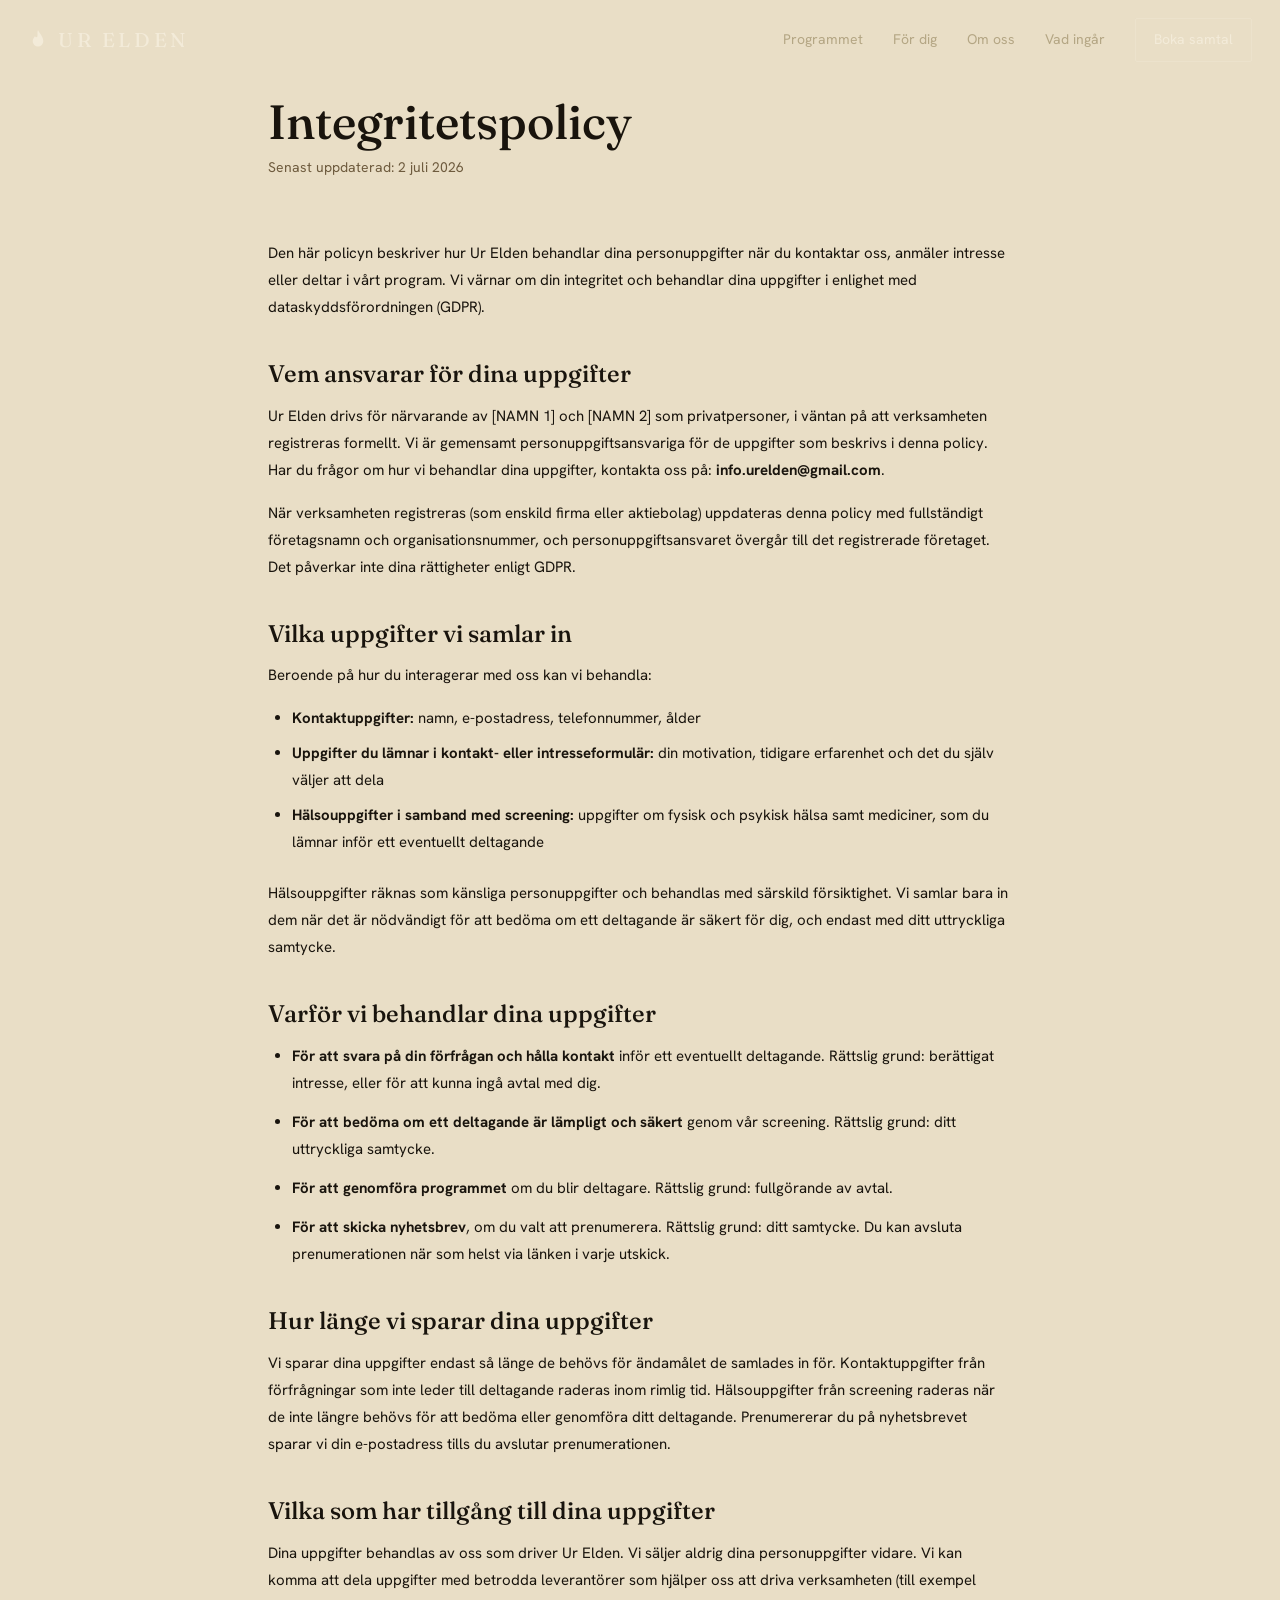
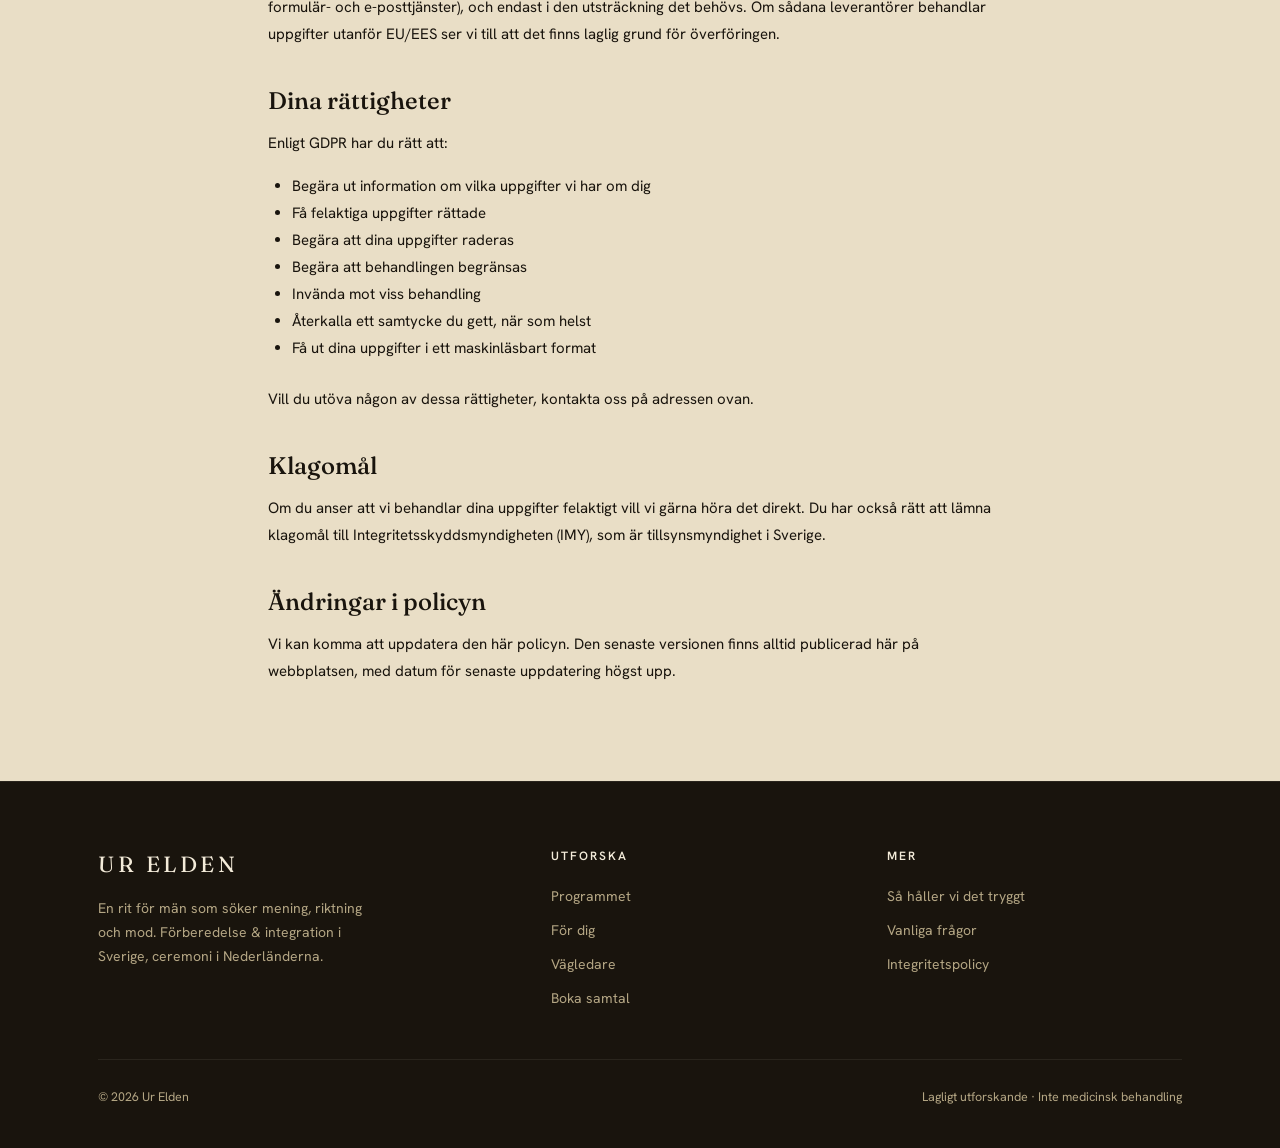
==== integritetspolicy.html @ e86f8037 "Add: Separate privacy policy page (integritetspolicy.html) and update footer links" ====
<!DOCTYPE html>
<html lang="sv">
<head>
  <meta charset="UTF-8">
  <meta name="viewport" content="width=device-width, initial-scale=1">
  <title>Integritetspolicy — Ur Elden</title>
  <meta name="description" content="Integritetspolicy för Ur Elden. Hur vi behandlar dina personuppgifter enligt GDPR.">
  <link rel="icon" type="image/svg+xml" href="assets/favicon.svg">
  <link rel="preconnect" href="https://fonts.googleapis.com">
  <link rel="preconnect" href="https://fonts.gstatic.com" crossorigin>
  <link href="https://fonts.googleapis.com/css2?family=Fraunces:opsz,wght@9..144,400;9..144,500;9..144,600&family=Hanken+Grotesk:wght@400;500;600&display=swap" rel="stylesheet">
  <link rel="stylesheet" href="css/style.css">
</head>
<body>

<!-- arch glyph reused as brand mark -->
<svg width="0" height="0" style="position:absolute" aria-hidden="true">
  <symbol id="arch" viewBox="0 0 34 40">
    <path d="M17 3c3 7 9 11 9 19a9 9 0 0 1-18 0c0-4 2-6 4-9 1 3 3 3 4 1 1-4-1-7 1-11Z" fill="currentColor"/>
  </symbol>
</svg>

<nav class="nav" id="nav">
  <a class="brand" href="index.html"><svg><use href="#arch"/></svg>UR ELDEN</a>
  <div class="nav-links">
    <a href="index.html#resan">Programmet</a>
    <a href="index.html#foryou">För dig</a>
    <a href="index.html#vagledare">Om oss</a>
    <a href="index.html#om">Vad ingår</a>
    <a class="nav-cta" href="index.html#boka">Boka samtal</a>
  </div>
  <button class="menu-btn" aria-label="Meny">≡</button>
</nav>

<section class="band band--sand" style="padding-top:96px;padding-bottom:96px">
  <div class="wrap" style="max-width:800px">
    <div style="margin-bottom:60px">
      <h1 style="font-family:var(--display);font-size:clamp(32px,4vw,48px);color:var(--ink);margin-bottom:8px">Integritetspolicy</h1>
      <p style="font-size:14px;color:var(--stone)">Senast uppdaterad: 2 juli 2026</p>
    </div>

    <div style="font-size:15px;line-height:1.8;color:var(--ink)">

      <p style="margin-bottom:24px">Den här policyn beskriver hur Ur Elden behandlar dina personuppgifter när du kontaktar oss, anmäler intresse eller deltar i vårt program. Vi värnar om din integritet och behandlar dina uppgifter i enlighet med dataskyddsförordningen (GDPR).</p>

      <h2 style="font-family:var(--display);font-size:24px;margin-top:40px;margin-bottom:16px;color:var(--ink)">Vem ansvarar för dina uppgifter</h2>
      <p style="margin-bottom:16px">Ur Elden drivs för närvarande av [NAMN 1] och [NAMN 2] som privatpersoner, i väntan på att verksamheten registreras formellt. Vi är gemensamt personuppgiftsansvariga för de uppgifter som beskrivs i denna policy. Har du frågor om hur vi behandlar dina uppgifter, kontakta oss på: <strong>info.urelden@gmail.com</strong>.</p>
      <p style="margin-bottom:24px">När verksamheten registreras (som enskild firma eller aktiebolag) uppdateras denna policy med fullständigt företagsnamn och organisationsnummer, och personuppgiftsansvaret övergår till det registrerade företaget. Det påverkar inte dina rättigheter enligt GDPR.</p>

      <h2 style="font-family:var(--display);font-size:24px;margin-top:40px;margin-bottom:16px;color:var(--ink)">Vilka uppgifter vi samlar in</h2>
      <p style="margin-bottom:16px">Beroende på hur du interagerar med oss kan vi behandla:</p>
      <ul style="margin-bottom:24px;padding-left:24px">
        <li style="margin-bottom:8px"><strong>Kontaktuppgifter:</strong> namn, e-postadress, telefonnummer, ålder</li>
        <li style="margin-bottom:8px"><strong>Uppgifter du lämnar i kontakt- eller intresseformulär:</strong> din motivation, tidigare erfarenhet och det du själv väljer att dela</li>
        <li><strong>Hälsouppgifter i samband med screening:</strong> uppgifter om fysisk och psykisk hälsa samt mediciner, som du lämnar inför ett eventuellt deltagande</li>
      </ul>
      <p style="margin-bottom:24px">Hälsouppgifter räknas som känsliga personuppgifter och behandlas med särskild försiktighet. Vi samlar bara in dem när det är nödvändigt för att bedöma om ett deltagande är säkert för dig, och endast med ditt uttryckliga samtycke.</p>

      <h2 style="font-family:var(--display);font-size:24px;margin-top:40px;margin-bottom:16px;color:var(--ink)">Varför vi behandlar dina uppgifter</h2>
      <ul style="margin-bottom:24px;padding-left:24px">
        <li style="margin-bottom:12px"><strong>För att svara på din förfrågan och hålla kontakt</strong> inför ett eventuellt deltagande. Rättslig grund: berättigat intresse, eller för att kunna ingå avtal med dig.</li>
        <li style="margin-bottom:12px"><strong>För att bedöma om ett deltagande är lämpligt och säkert</strong> genom vår screening. Rättslig grund: ditt uttryckliga samtycke.</li>
        <li style="margin-bottom:12px"><strong>För att genomföra programmet</strong> om du blir deltagare. Rättslig grund: fullgörande av avtal.</li>
        <li><strong>För att skicka nyhetsbrev</strong>, om du valt att prenumerera. Rättslig grund: ditt samtycke. Du kan avsluta prenumerationen när som helst via länken i varje utskick.</li>
      </ul>

      <h2 style="font-family:var(--display);font-size:24px;margin-top:40px;margin-bottom:16px;color:var(--ink)">Hur länge vi sparar dina uppgifter</h2>
      <p style="margin-bottom:24px">Vi sparar dina uppgifter endast så länge de behövs för ändamålet de samlades in för. Kontaktuppgifter från förfrågningar som inte leder till deltagande raderas inom rimlig tid. Hälsouppgifter från screening raderas när de inte längre behövs för att bedöma eller genomföra ditt deltagande. Prenumererar du på nyhetsbrevet sparar vi din e-postadress tills du avslutar prenumerationen.</p>

      <h2 style="font-family:var(--display);font-size:24px;margin-top:40px;margin-bottom:16px;color:var(--ink)">Vilka som har tillgång till dina uppgifter</h2>
      <p style="margin-bottom:24px">Dina uppgifter behandlas av oss som driver Ur Elden. Vi säljer aldrig dina personuppgifter vidare. Vi kan komma att dela uppgifter med betrodda leverantörer som hjälper oss att driva verksamheten (till exempel formulär- och e-posttjänster), och endast i den utsträckning det behövs. Om sådana leverantörer behandlar uppgifter utanför EU/EES ser vi till att det finns laglig grund för överföringen.</p>

      <h2 style="font-family:var(--display);font-size:24px;margin-top:40px;margin-bottom:16px;color:var(--ink)">Dina rättigheter</h2>
      <p style="margin-bottom:16px">Enligt GDPR har du rätt att:</p>
      <ul style="margin-bottom:24px;padding-left:24px">
        <li>Begära ut information om vilka uppgifter vi har om dig</li>
        <li>Få felaktiga uppgifter rättade</li>
        <li>Begära att dina uppgifter raderas</li>
        <li>Begära att behandlingen begränsas</li>
        <li>Invända mot viss behandling</li>
        <li>Återkalla ett samtycke du gett, när som helst</li>
        <li>Få ut dina uppgifter i ett maskinläsbart format</li>
      </ul>
      <p style="margin-bottom:24px">Vill du utöva någon av dessa rättigheter, kontakta oss på adressen ovan.</p>

      <h2 style="font-family:var(--display);font-size:24px;margin-top:40px;margin-bottom:16px;color:var(--ink)">Klagomål</h2>
      <p style="margin-bottom:24px">Om du anser att vi behandlar dina uppgifter felaktigt vill vi gärna höra det direkt. Du har också rätt att lämna klagomål till Integritetsskyddsmyndigheten (IMY), som är tillsynsmyndighet i Sverige.</p>

      <h2 style="font-family:var(--display);font-size:24px;margin-top:40px;margin-bottom:16px;color:var(--ink)">Ändringar i policyn</h2>
      <p>Vi kan komma att uppdatera den här policyn. Den senaste versionen finns alltid publicerad här på webbplatsen, med datum för senaste uppdatering högst upp.</p>

    </div>
  </div>
</section>

<footer>
  <div class="wrap">
    <div class="foot-grid">
      <div>
        <div class="foot-brand">UR ELDEN</div>
        <p style="font-size:14px;max-width:34ch">En rit för män som söker mening, riktning och mod. Förberedelse &amp; integration i Sverige, ceremoni i Nederländerna.</p>
      </div>
      <div>
        <h4>Utforska</h4>
        <a href="index.html#resan">Programmet</a>
        <a href="index.html#foryou">För dig</a>
        <a href="index.html#vagledare">Vägledare</a>
        <a href="index.html#boka">Boka samtal</a>
      </div>
      <div>
        <h4>Mer</h4>
        <a href="index.html#trygghet">Så håller vi det tryggt</a>
        <a href="index.html#faq">Vanliga frågor</a>
        <a href="integritetspolicy.html">Integritetspolicy</a>
      </div>
    </div>
    <div class="foot-bottom">
      <span>© 2026 Ur Elden</span>
      <span>Lagligt utforskande · Inte medicinsk behandling</span>
    </div>
  </div>
</footer>

<script src="js/script.js"></script>
</body>
</html>
---- css/style.css ----
:root {
  --ink: #19140d;
  --ink-2: #221b12;
  --sand: #e9dec6;
  --sand-2: #e2d4b6;
  --paper: #f2ead8;
  --ember: #c2611f;
  --ember-dk: #9b4a14;
  --glow: #e7b069;
  --cream: #f3ebd9;
  --cream-mut: #b4a684;
  --stone: #6e5b3e;
  --line: #cdbd9c;
  --maxw: 1140px;
  --display: "Fraunces", Georgia, serif;
  --body: "Hanken Grotesk", -apple-system, system-ui, sans-serif;
}

* {
  box-sizing: border-box;
}

html {
  scroll-behavior: smooth;
}

body {
  margin: 0;
  background: var(--ink);
  color: var(--cream);
  font-family: var(--body);
  font-size: 17px;
  line-height: 1.7;
  -webkit-font-smoothing: antialiased;
}

h1,
h2,
h3 {
  font-family: var(--display);
  font-weight: 500;
  line-height: 1.08;
  margin: 0;
}

p {
  margin: 0;
}

a {
  color: inherit;
  text-decoration: none;
}

img {
  max-width: 100%;
}

.wrap {
  max-width: var(--maxw);
  margin: 0 auto;
  padding: 0 28px;
}

.eyebrow {
  font-family: var(--body);
  font-size: 12px;
  font-weight: 600;
  letter-spacing: 0.22em;
  text-transform: uppercase;
  color: var(--ember);
}

.lead {
  font-size: 19px;
  line-height: 1.65;
}

/* nav */
.nav {
  position: fixed;
  inset: 0 0 auto 0;
  z-index: 50;
  display: flex;
  align-items: center;
  justify-content: space-between;
  padding: 18px 28px;
  transition: background 0.3s ease, padding 0.3s ease;
}

.nav.scrolled {
  background: rgba(25, 20, 13, 0.92);
  padding: 12px 28px;
  backdrop-filter: blur(8px);
}

.brand {
  display: flex;
  align-items: center;
  gap: 10px;
  font-family: var(--display);
  font-size: 20px;
  letter-spacing: 0.18em;
  color: var(--cream);
}

.brand svg {
  width: 20px;
  height: 24px;
  flex: none;
}

.nav-links {
  display: flex;
  align-items: center;
  gap: 30px;
  font-size: 14px;
  color: var(--cream-mut);
}

.nav-links a {
  transition: color 0.2s;
}

.nav-links a:hover {
  color: var(--cream);
}

.nav-cta {
  border: 1px solid rgba(243, 235, 217, 0.32);
  padding: 9px 18px;
  border-radius: 2px;
  color: var(--cream);
  font-size: 14px;
  transition: all 0.2s;
}

.nav-cta:hover {
  background: var(--ember);
  border-color: var(--ember);
}

.menu-btn {
  display: none;
  background: none;
  border: 0;
  color: var(--cream);
  font-size: 24px;
  cursor: pointer;
}

/* buttons */
.btn {
  display: inline-block;
  padding: 14px 26px;
  border-radius: 2px;
  font-size: 15px;
  font-weight: 500;
  letter-spacing: 0.01em;
  transition: transform 0.15s ease, background 0.2s, color 0.2s, border-color 0.2s;
  cursor: pointer;
}

.btn:active {
  transform: translateY(1px);
}

.btn--primary {
  background: var(--ember);
  color: var(--paper);
}

.btn--primary:hover {
  background: var(--ember-dk);
}

.btn--ghost {
  border: 1px solid rgba(243, 235, 217, 0.34);
  color: var(--cream);
}

.btn--ghost:hover {
  border-color: var(--cream);
}

.btn--ink {
  background: var(--ink);
  color: var(--cream);
}

.btn--ink:hover {
  background: var(--ink-2);
}

/* hero */
.hero {
  position: relative;
  min-height: 100svh;
  display: flex;
  align-items: center;
  padding: 120px 0 70px;
  overflow: hidden;
}

.hero-grid {
  display: grid;
  grid-template-columns: 1.05fr 0.95fr;
  gap: 54px;
  align-items: center;
  width: 100%;
}

.hero h1 {
  font-size: clamp(40px, 6vw, 68px);
  color: var(--cream);
  letter-spacing: -0.01em;
  margin: 18px 0 0;
}

.hero .lead {
  color: var(--cream-mut);
  max-width: 30ch;
  margin: 22px 0 32px;
}

.hero-cta {
  display: flex;
  gap: 14px;
  flex-wrap: wrap;
}

.emblem {
  justify-self: center;
  text-align: center;
  color: var(--cream);
  padding: 10px 0;
}

.emblem-mark {
  width: clamp(86px, 15vw, 140px);
  height: auto;
  color: var(--cream);
  filter: drop-shadow(0 14px 34px rgba(194, 97, 31, 0.28));
}

.emblem-name {
  font-family: var(--display);
  font-size: clamp(28px, 3.8vw, 44px);
  letter-spacing: 0.18em;
  margin-top: 20px;
}

.emblem-rule {
  width: 44px;
  height: 1px;
  background: var(--ember);
  margin: 18px auto;
}

.emblem-tag {
  font-family: var(--display);
  font-style: italic;
  font-size: clamp(15px, 1.9vw, 18px);
  color: var(--cream-mut);
  max-width: 26ch;
  margin: 0 auto;
}

.scrollcue {
  position: absolute;
  left: 50%;
  bottom: 26px;
  transform: translateX(-50%);
  color: var(--cream-mut);
  font-size: 12px;
  letter-spacing: 0.18em;
  text-transform: uppercase;
  opacity: 0.8;
}

/* generic band */
.band {
  padding: 96px 0;
}

.band--sand {
  background: var(--sand);
  color: var(--ink);
}

.band--paper {
  background: var(--paper);
  color: var(--ink);
}

.band--dark {
  background: var(--ink);
  color: var(--cream);
}

.band--ink2 {
  background: var(--ink-2);
  color: var(--cream);
}

.band h2 {
  font-size: clamp(30px, 4.2vw, 46px);
}

.center {
  text-align: center;
  max-width: 720px;
  margin: 0 auto;
}

/* trust strip */
.strip {
  background: var(--ink-2);
  border-top: 1px solid rgba(243, 235, 217, 0.08);
  border-bottom: 1px solid rgba(243, 235, 217, 0.08);
  padding: 26px 0;
}

.strip-in {
  display: flex;
  align-items: center;
  justify-content: center;
  gap: 34px;
  flex-wrap: wrap;
  text-align: center;
}

.strip .words {
  font-family: var(--display);
  font-size: 22px;
  letter-spacing: 0.04em;
  color: var(--cream);
}

.strip .words span {
  color: var(--ember);
}

.strip .meta {
  font-size: 13px;
  color: var(--cream-mut);
  letter-spacing: 0.02em;
}

/* manifesto */
.manifesto p {
  font-family: var(--display);
  font-size: clamp(24px, 3.4vw, 38px);
  line-height: 1.32;
  font-weight: 400;
  max-width: 28ch;
  margin: 0 auto;
  text-align: center;
  color: var(--ink);
}

.manifesto .em {
  color: var(--ember-dk);
  font-style: italic;
}

/* phases */
.phases {
  display: grid;
  grid-template-columns: repeat(3, 1fr);
  gap: 26px;
  margin-top: 54px;
}

.phase {
  position: relative;
  padding-top: 18px;
  border-top: 1px solid var(--line);
}

.phase-header {
  display: flex;
  align-items: center;
  gap: 10px;
  margin-bottom: 18px;
  line-height: 1;
}

.phase .num {
  font-family: var(--display);
  font-size: 16px;
  color: var(--ember-dk);
  letter-spacing: 0.1em;
  font-weight: 600;
  flex-shrink: 0;
  line-height: 1;
}

.phase .arch-ico {
  width: 20px;
  height: 24px;
  color: var(--ember);
  flex-shrink: 0;
  display: block;
  line-height: 1;
}

.phase .place {
  font-size: 12px;
  letter-spacing: 0.14em;
  text-transform: uppercase;
  color: var(--stone);
  white-space: nowrap;
  line-height: 1;
}

.phase h3 {
  font-size: 24px;
  margin: 0 0 8px 0;
}

.phase p {
  font-size: 15.5px;
  line-height: 1.6;
  color: #574a36;
}

.phase p {
  font-size: 15.5px;
  line-height: 1.6;
  color: #574a36;
}

/* ember pull-quote band */
.quote-band {
  position: relative;
  background: var(--ink);
  overflow: hidden;
  padding: 120px 0;
}

.quote-band::before {
  content: "";
  position: absolute;
  left: 50%;
  bottom: -40%;
  transform: translateX(-50%);
  width: 140%;
  height: 120%;
  background: radial-gradient(
    ellipse at center,
    rgba(194, 97, 31, 0.34),
    rgba(231, 176, 105, 0.12) 38%,
    transparent 64%
  );
  pointer-events: none;
}

.quote-band blockquote {
  position: relative;
  margin: 0;
  text-align: center;
  max-width: 20ch;
  margin: 0 auto;
}

.quote-band blockquote p {
  font-family: var(--display);
  font-size: clamp(26px, 3.8vw, 42px);
  line-height: 1.28;
  color: var(--cream);
  font-weight: 400;
}

.quote-band cite {
  display: block;
  margin-top: 22px;
  font-style: normal;
  font-size: 13px;
  letter-spacing: 0.16em;
  text-transform: uppercase;
  color: var(--cream-mut);
}

/* for-you */
.foryou {
  display: grid;
  grid-template-columns: repeat(3, 1fr);
  gap: 30px;
  margin-top: 50px;
}

.foryou .item h3 {
  font-size: 22px;
  color: var(--cream);
  margin-bottom: 10px;
}

.foryou .item p {
  font-size: 15px;
  color: var(--cream-mut);
  line-height: 1.6;
}

.foryou .item {
  padding-left: 18px;
  border-left: 2px solid var(--ember);
}

/* is / isn't */
.twocol {
  display: grid;
  grid-template-columns: 1fr 1fr;
  gap: 30px;
  margin-top: 44px;
}

.card {
  background: var(--paper);
  border: 1px solid var(--line);
  border-radius: 4px;
  padding: 30px;
}

.card.alt {
  background: transparent;
  border-style: dashed;
}

.card h3 {
  font-size: 21px;
  margin-bottom: 14px;
}

.card ul {
  margin: 0;
  padding: 0;
  list-style: none;
}

.card li {
  padding: 7px 0 7px 26px;
  position: relative;
  font-size: 15.5px;
  color: #574a36;
  line-height: 1.5;
}

.card li::before {
  content: "";
  position: absolute;
  left: 0;
  top: 13px;
  width: 9px;
  height: 9px;
  border-radius: 50%;
  background: var(--ember);
}

.card.alt li::before {
  background: none;
  border: 1.5px solid var(--stone);
  width: 8px;
  height: 8px;
  top: 12px;
}

.note {
  margin-top: 26px;
  font-size: 14px;
  color: #6b5d45;
  text-align: center;
  max-width: 60ch;
  margin-left: auto;
  margin-right: auto;
}

/* guides */
.guides {
  display: grid;
  grid-template-columns: repeat(3, 1fr);
  gap: 26px;
  margin-top: 50px;
}

.guide {
  text-align: center;
}

.photo {
  position: relative;
  aspect-ratio: 4 / 5;
  border-radius: 4px;
  display: flex;
  align-items: center;
  justify-content: center;
  text-align: center;
  background: repeating-linear-gradient(
    135deg,
    #d8c7a2 0 14px,
    #d3c19a 14px 28px
  );
  color: #5c5039;
  font-size: 13px;
  border: 1px solid var(--line);
}

.photo span {
  display: flex;
  flex-direction: column;
  align-items: center;
  gap: 8px;
  font-style: italic;
  padding: 0 14px;
}

.photo svg {
  width: 24px;
  height: 24px;
  opacity: 0.7;
}

.guide h3 {
  font-size: 20px;
  margin: 16px 0 2px;
  color: var(--cream);
}

.guide .role {
  font-size: 13px;
  letter-spacing: 0.04em;
  color: var(--cream-mut);
}

/* values */
.values {
  display: grid;
  grid-template-columns: repeat(3, 1fr);
  gap: 0;
  margin-top: 46px;
  border: 1px solid var(--line);
}

.value {
  padding: 38px 30px;
  border-right: 1px solid var(--line);
}

.value:last-child {
  border-right: 0;
}

.value svg {
  width: 26px;
  height: 26px;
  color: var(--ember);
  margin-bottom: 14px;
}

.value h3 {
  font-size: 21px;
  margin-bottom: 8px;
}

.value p {
  font-size: 14.5px;
  color: #574a36;
  line-height: 1.55;
}

/* testimonial */
.testi {
  text-align: center;
  max-width: 760px;
  margin: 0 auto;
}

.testi p {
  font-family: var(--display);
  font-size: clamp(24px, 3.2vw, 34px);
  line-height: 1.36;
  font-weight: 400;
  color: var(--cream);
  font-style: italic;
}

.testi .who {
  margin-top: 24px;
  font-size: 13px;
  letter-spacing: 0.14em;
  text-transform: uppercase;
  color: var(--cream-mut);
  font-style: normal;
}

/* final cta */
.final {
  position: relative;
  text-align: center;
  padding: 110px 0;
}

.final .arch-ico {
  width: 42px;
  height: 50px;
  color: var(--ember);
  margin-bottom: 22px;
}

.final h2 {
  font-size: clamp(32px, 4.6vw, 52px);
  color: var(--ink);
}

.final p {
  color: #5c4f39;
  margin: 14px auto 30px;
  max-width: 42ch;
}

/* footer */
footer {
  background: var(--ink);
  color: var(--cream-mut);
  padding: 64px 0 40px;
  border-top: 1px solid rgba(243, 235, 217, 0.08);
}

.foot-grid {
  display: grid;
  grid-template-columns: 1.4fr 1fr 1fr;
  gap: 40px;
  margin-bottom: 44px;
}

.foot-brand {
  font-family: var(--display);
  font-size: 22px;
  letter-spacing: 0.16em;
  color: var(--cream);
  margin-bottom: 14px;
}

footer h4 {
  font-family: var(--body);
  font-size: 12px;
  letter-spacing: 0.16em;
  text-transform: uppercase;
  color: var(--cream);
  margin: 0 0 14px;
  font-weight: 600;
}

footer a {
  display: block;
  font-size: 14px;
  padding: 5px 0;
  transition: color 0.2s;
}

footer a:hover {
  color: var(--cream);
}

.foot-bottom {
  display: flex;
  justify-content: space-between;
  flex-wrap: wrap;
  gap: 12px;
  padding-top: 26px;
  border-top: 1px solid rgba(243, 235, 217, 0.08);
  font-size: 12.5px;
}

/* reveal */
.reveal {
  opacity: 0;
  transform: translateY(18px);
  transition: opacity 0.7s ease, transform 0.7s ease;
}

.reveal.in {
  opacity: 1;
  transform: none;
}

/* responsive */
@media (max-width: 860px) {
  .nav-links {
    display: none;
    flex-direction: column;
    position: fixed;
    inset: 0;
    background: rgba(25, 20, 13, 0.97);
    justify-content: center;
    align-items: center;
    gap: 28px;
    font-size: 20px;
    z-index: 49;
  }

  .nav-links.open {
    display: flex;
  }

  .menu-btn {
    display: block;
    z-index: 51;
  }

  .hero-grid {
    grid-template-columns: 1fr;
    gap: 36px;
  }

  .emblem {
    order: -1;
  }

  .hero {
    min-height: auto;
    padding: 120px 0 64px;
  }

  .phases,
  .foryou,
  .guides {
    grid-template-columns: 1fr;
    gap: 30px;
  }

  .twocol,
  .values {
    grid-template-columns: 1fr;
  }

  .value {
    border-right: 0;
    border-bottom: 1px solid var(--line);
  }

  .value:last-child {
    border-bottom: 0;
  }

  .foot-grid {
    grid-template-columns: 1fr;
    gap: 30px;
  }

  .band {
    padding: 72px 0;
  }

  .wrap {
    padding: 0 20px;
  }

  .hero-cta {
    flex-direction: column;
  }

  .btn {
    text-align: center;
    width: 100%;
  }

  .strip-in {
    flex-direction: column;
    gap: 10px;
  }

  .testi p {
    font-size: clamp(20px, 5vw, 28px);
  }

  .final {
    padding: 80px 0;
  }

  .quote-band {
    padding: 80px 0;
  }

  .card {
    padding: 22px;
  }

  .foot-bottom {
    flex-direction: column;
    align-items: center;
    text-align: center;
  }
}

@media (prefers-reduced-motion: reduce) {
  .reveal {
    opacity: 1;
    transform: none;
    transition: none;
  }

  html {
    scroll-behavior: auto;
  }
}

/* ===== Eldportaler: klickbar fasikon -> zoom in i värld ===== */

.phase-trigger {
  background: none;
  border: none;
  padding: 0;
  margin: 0;
  cursor: pointer;
  display: block;
  position: relative;
  line-height: 1;
  flex-shrink: 0;
}
.phase-trigger:hover .arch-ico {
  transform: scale(1.15);
}
.phase-trigger .arch-ico {
  transition: transform 0.2s ease;
}

/* subtle pulsing ring behind the icon — signals it's clickable, without touching the icon itself */
.phase-trigger::before {
  content: '';
  position: absolute;
  left: 50%;
  top: 50%;
  width: 30px;
  height: 30px;
  border-radius: 50%;
  transform: translate(-50%, -50%) scale(1);
  background: radial-gradient(circle, rgba(194, 97, 31, 0.35) 0%, rgba(194, 97, 31, 0) 70%);
  animation: phasePulse 2.4s ease-out infinite;
  pointer-events: none;
}
@keyframes phasePulse {
  0%   { transform: translate(-50%, -50%) scale(0.6); opacity: 0.9; }
  70%  { opacity: 0.15; }
  100% { transform: translate(-50%, -50%) scale(2); opacity: 0; }
}

/* zoom flash transition */
.zoomflash {
  position: fixed;
  inset: 0;
  z-index: 998;
  pointer-events: none;
  opacity: 0;
  background: radial-gradient(circle, #fff2d0 0%, var(--glow) 30%, transparent 70%);
  transform: scale(0.1);
}
.zoomflash.active {
  animation: zoomflashGrow 0.7s cubic-bezier(.3,.9,.3,1) forwards;
}
@keyframes zoomflashGrow {
  0%   { opacity: 0; transform: scale(0.05); }
  35%  { opacity: 1; transform: scale(1.4); }
  100% { opacity: 0; transform: scale(3.2); }
}

/* world overlay */
.world-overlay {
  position: fixed;
  inset: 0;
  z-index: 999;
  display: flex;
  align-items: center;
  justify-content: center;
  opacity: 0;
  visibility: hidden;
  pointer-events: none;
  transition: opacity 0.5s ease;
  background: var(--ink);
}
.world-overlay.open {
  opacity: 1;
  visibility: visible;
  pointer-events: auto;
}
.world-bg {
  position: absolute;
  inset: 0;
  overflow: hidden;
  background: radial-gradient(ellipse 90% 65% at 50% 100%, var(--ember-dk) 0%, transparent 60%),
              linear-gradient(180deg, var(--ink) 0%, var(--ink-2) 40%, var(--ember-dk) 78%, var(--glow) 100%);
}

/* fase-specifika himlor — från 3D-versionen */
.world-overlay[data-phase="1"] .world-bg {
  background: radial-gradient(ellipse 90% 65% at 50% 100%, #6b3a1f 0%, transparent 60%),
              linear-gradient(180deg, #2a1a30 0%, #6b3550 35%, #c9683f 65%, #f3a14f 100%);
}
.world-overlay[data-phase="2"] .world-bg {
  background: radial-gradient(ellipse 90% 70% at 50% 100%, #7a1f0f 0%, transparent 65%),
              linear-gradient(180deg, #1a0d08 0%, #4a1a10 40%, #9e3a1c 75%, #eca64f 100%);
}
.world-overlay[data-phase="3"] .world-bg {
  background: radial-gradient(ellipse 90% 60% at 50% 100%, #7a5a2a 0%, transparent 60%),
              linear-gradient(180deg, #2a2118 0%, #5c4525 35%, #c89052 65%, #f7dca0 100%);
}

.w-layer { position: absolute; bottom: 0; left: -5%; width: 110%; opacity: 0.85; }
.w-layer.w-l1 { height: 34%; fill: rgba(0,0,0,.4); }
.w-layer.w-l2 { height: 24%; fill: rgba(0,0,0,.3); }
.w-mote {
  position: absolute;
  border-radius: 50%;
  background: radial-gradient(circle, #fff6dd 0%, var(--glow) 55%, transparent 75%);
  animation: wMoteFloat 6s ease-in-out infinite;
}
@keyframes wMoteFloat {
  0%, 100% { transform: translateY(0) translateX(0); opacity: 0.6; }
  50%      { transform: translateY(-26px) translateX(10px); opacity: 1; }
}

.world-content {
  position: relative;
  z-index: 2;
  max-width: 480px;
  width: 90%;
  text-align: center;
  animation: worldRiseIn 0.7s cubic-bezier(.2,.8,.2,1);
}
@keyframes worldRiseIn {
  from { opacity: 0; transform: translateY(24px) scale(0.96); }
  to   { opacity: 1; transform: translateY(0) scale(1); }
}
.world-eyebrow {
  font-family: var(--body);
  font-size: 11px;
  letter-spacing: 0.22em;
  text-transform: uppercase;
  color: var(--cream);
  font-weight: 700;
  margin: 0 0 10px;
  text-shadow: 0 2px 12px rgba(0,0,0,.4);
}
.world-title {
  font-family: var(--display);
  font-weight: 600;
  font-size: 32px;
  color: var(--cream);
  margin: 0 0 16px;
  text-shadow: 0 4px 20px rgba(0,0,0,.5);
}
.world-body {
  background: rgba(25, 20, 13, 0.55);
  backdrop-filter: blur(6px);
  border: 1px solid rgba(243,235,217,.15);
  border-radius: 16px;
  padding: 22px 24px;
  text-align: left;
}
.world-body p {
  font-family: var(--body);
  font-size: 14.5px;
  line-height: 1.6;
  color: var(--cream);
  margin: 0;
}
.world-close {
  margin-top: 22px;
  background: rgba(243,235,217,.12);
  border: 1px solid rgba(243,235,217,.3);
  color: var(--cream);
  padding: 11px 26px;
  border-radius: 999px;
  font-family: var(--body);
  font-size: 13px;
  font-weight: 600;
  cursor: pointer;
}
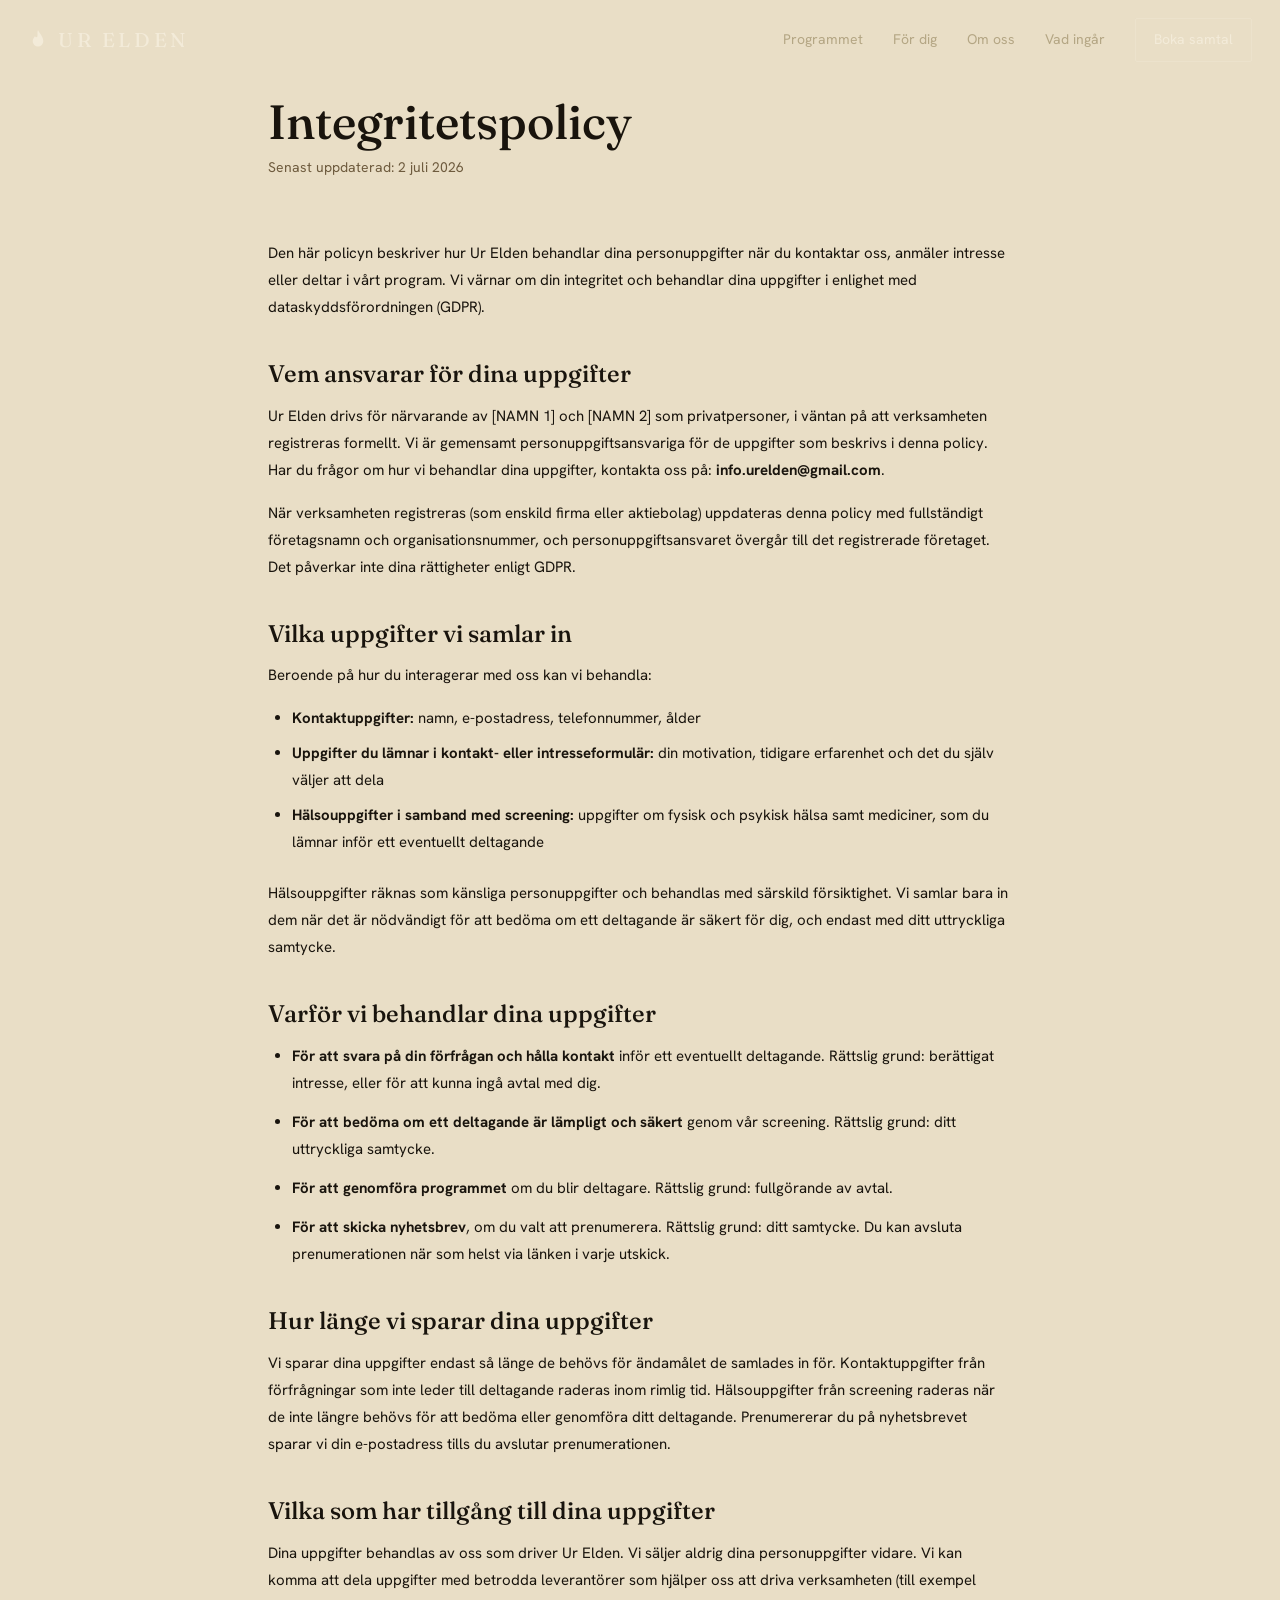
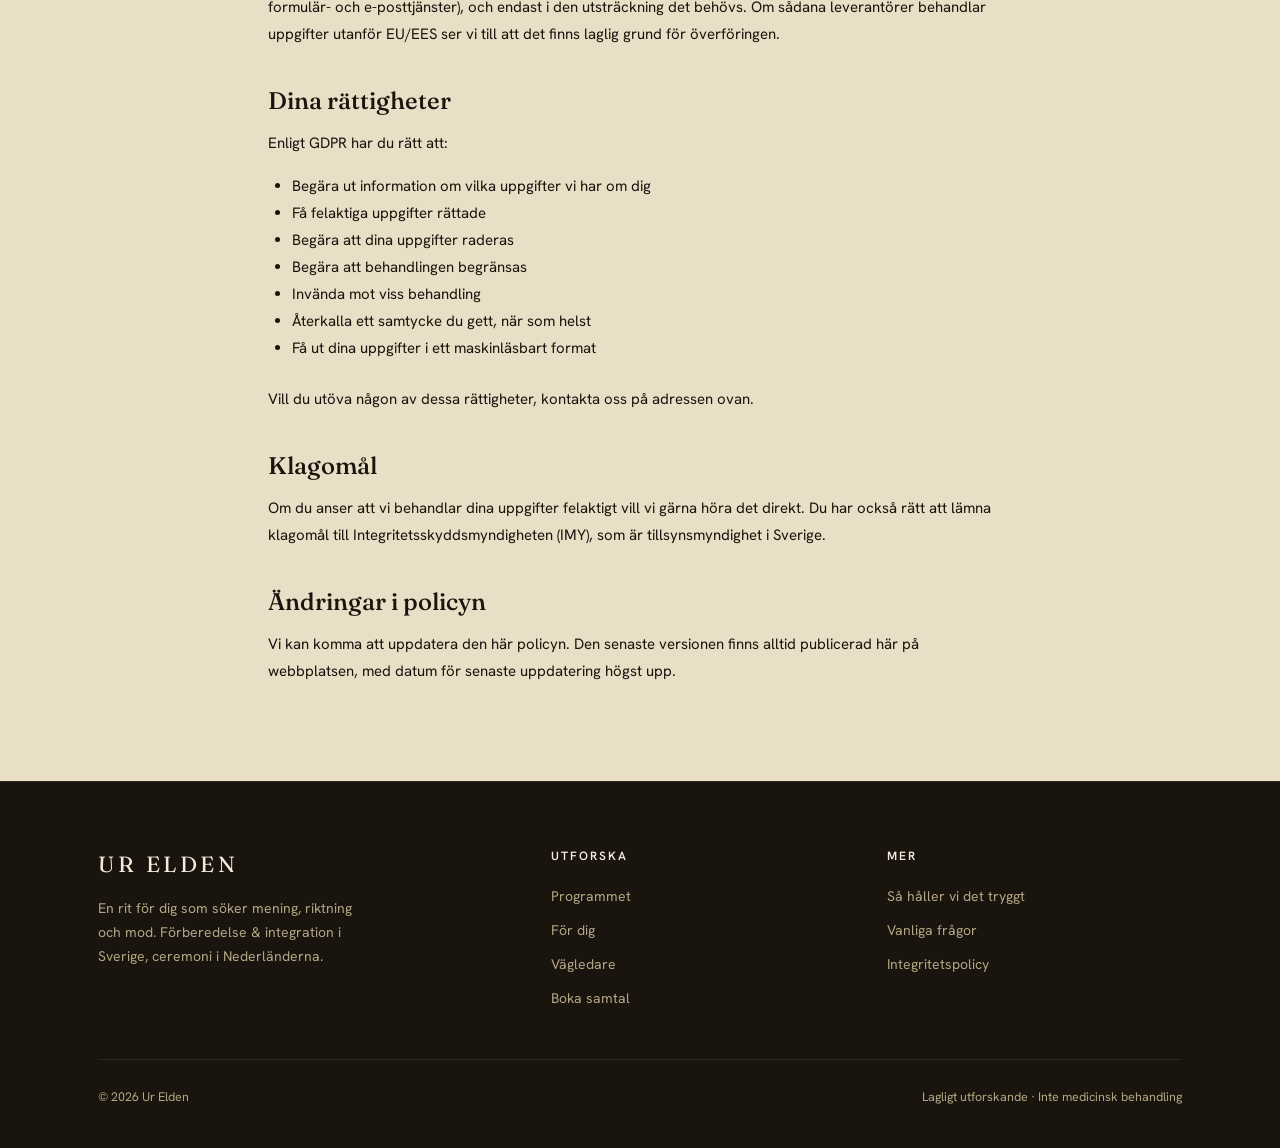
==== commit e09a6300: "Öppna programmet för alla, ta bort män-riktad text Co-Authored-By: Claude Sonnet 5.5 <noreply@anthro" ====
--- a/integritetspolicy.html
+++ b/integritetspolicy.html
@@ -3,7 +3,7 @@
 <head>
   <meta charset="UTF-8">
   <meta name="viewport" content="width=device-width, initial-scale=1">
-  <title>Integritetspolicy — Ur Elden</title>
+  <title>Integritetspolicy | Ur Elden</title>
   <meta name="description" content="Integritetspolicy för Ur Elden. Hur vi behandlar dina personuppgifter enligt GDPR.">
   <link rel="icon" type="image/svg+xml" href="assets/favicon.svg">
   <link rel="preconnect" href="https://fonts.googleapis.com">
@@ -98,7 +98,7 @@
     <div class="foot-grid">
       <div>
         <div class="foot-brand">UR ELDEN</div>
-        <p style="font-size:14px;max-width:34ch">En rit för män som söker mening, riktning och mod. Förberedelse &amp; integration i Sverige, ceremoni i Nederländerna.</p>
+        <p style="font-size:14px;max-width:34ch">En rit för dig som söker mening, riktning och mod. Förberedelse &amp; integration i Sverige, ceremoni i Nederländerna.</p>
       </div>
       <div>
         <h4>Utforska</h4>
--- a/css/style.css
+++ b/css/style.css
@@ -12,6 +12,10 @@
   --stone: #6e5b3e;
   --line: #cdbd9c;
   --maxw: 1140px;
+  /* typografiskt avståndssystem */
+  --sp-eyebrow: 10px; /* eyebrow → rubrik */
+  --sp-lead: 16px; /* rubrik → ingress / stycke */
+  --sp-content: 48px; /* sektionshuvud → innehåll */
   --display: "Fraunces", Georgia, serif;
   --body: "Hanken Grotesk", -apple-system, system-ui, sans-serif;
 }
@@ -202,80 +206,104 @@
   overflow: hidden;
 }
 
-.hero-grid {
-  display: grid;
-  grid-template-columns: 1.05fr 0.95fr;
-  gap: 54px;
-  align-items: center;
+.hero-video {
+  position: absolute;
+  inset: 0;
   width: 100%;
-}
-
-.hero h1 {
-  font-size: clamp(40px, 6vw, 68px);
-  color: var(--cream);
-  letter-spacing: -0.01em;
-  margin: 18px 0 0;
-}
-
-.hero .lead {
-  color: var(--cream-mut);
-  max-width: 30ch;
-  margin: 22px 0 32px;
-}
-
-.hero-cta {
-  display: flex;
-  gap: 14px;
-  flex-wrap: wrap;
-}
-
-.emblem {
-  justify-self: center;
+  height: 100%;
+  object-fit: cover;
+  z-index: 0;
+}
+
+.hero-video-overlay {
+  position: absolute;
+  inset: 0;
+  z-index: 1;
+  background: linear-gradient(
+    180deg,
+    rgba(25, 20, 13, 0.55) 0%,
+    rgba(25, 20, 13, 0.72) 55%,
+    rgba(25, 20, 13, 0.93) 100%
+  );
+}
+
+.hero-center {
+  position: relative;
+  z-index: 2;
+  width: 100%;
+  display: flex;
+  flex-direction: column;
+  align-items: center;
   text-align: center;
-  color: var(--cream);
-  padding: 10px 0;
-}
-
-.emblem-mark {
-  width: clamp(86px, 15vw, 140px);
-  height: auto;
-  color: var(--cream);
-  filter: drop-shadow(0 14px 34px rgba(194, 97, 31, 0.28));
+}
+
+.hero-wordmark {
+  margin: 22px 0 6px;
 }
 
 .emblem-name {
   font-family: var(--display);
-  font-size: clamp(28px, 3.8vw, 44px);
-  letter-spacing: 0.18em;
-  margin-top: 20px;
+  font-size: clamp(44px, 9vw, 92px);
+  letter-spacing: 0.1em;
+  color: var(--cream);
 }
 
 .emblem-rule {
   width: 44px;
   height: 1px;
   background: var(--ember);
-  margin: 18px auto;
-}
-
-.emblem-tag {
+  margin: 22px auto;
+}
+
+.hero--video h1 {
   font-family: var(--display);
   font-style: italic;
-  font-size: clamp(15px, 1.9vw, 18px);
+  font-weight: 400;
+  font-size: clamp(24px, 3.4vw, 36px);
+  color: var(--cream);
+  letter-spacing: 0;
+  margin: 0;
+}
+
+.hero--video .lead {
   color: var(--cream-mut);
-  max-width: 26ch;
-  margin: 0 auto;
-}
-
-.scrollcue {
-  position: absolute;
-  left: 50%;
-  bottom: 26px;
-  transform: translateX(-50%);
+  max-width: 46ch;
+  margin: 18px auto 34px;
+}
+
+.hero-cta {
+  display: flex;
+  gap: 14px;
+  flex-wrap: wrap;
+  justify-content: center;
+}
+
+.hero-foot {
+  display: flex;
+  flex-direction: column;
+  align-items: center;
+  gap: 20px;
+  margin-top: 36px;
+}
+
+.hero-meta {
+  display: flex;
+  align-items: center;
+  gap: 12px;
+  font-size: 11.5px;
+  letter-spacing: 0.14em;
+  text-transform: uppercase;
   color: var(--cream-mut);
-  font-size: 12px;
-  letter-spacing: 0.18em;
-  text-transform: uppercase;
-  opacity: 0.8;
+  white-space: nowrap;
+}
+
+.hero-meta-brand {
+  color: var(--ember);
+}
+
+.hero-meta .dot {
+  color: var(--ember);
+  font-size: 8px;
 }
 
 /* generic band */
@@ -369,66 +397,123 @@
   display: grid;
   grid-template-columns: repeat(3, 1fr);
   gap: 26px;
-  margin-top: 54px;
+  margin-top: var(--sp-content);
 }
 
 .phase {
   position: relative;
-  padding-top: 18px;
-  border-top: 1px solid var(--line);
-}
-
-.phase-header {
+  display: flex;
+  flex-direction: column;
+  align-items: center;
+  text-align: center;
+  gap: 4px;
+  padding: 40px 24px 30px;
+  background: transparent;
+  border: 1px solid var(--line);
+  border-radius: 6px;
+  cursor: pointer;
+  font-family: inherit;
+  color: var(--ink);
+  transition: transform 0.2s ease, border-color 0.2s ease, background 0.2s ease, box-shadow 0.2s ease;
+}
+
+.phase:hover {
+  transform: translateY(-4px);
+  border-color: var(--ember);
+  background: rgba(194, 97, 31, 0.04);
+  box-shadow: 0 16px 40px rgba(155, 74, 20, 0.12);
+}
+
+.phase:focus-visible {
+  outline: 2px solid var(--ember);
+  outline-offset: 3px;
+}
+
+.phase-meta {
   display: flex;
   align-items: center;
   gap: 10px;
-  margin-bottom: 18px;
-  line-height: 1;
+  margin-bottom: 6px;
 }
 
 .phase .num {
   font-family: var(--display);
-  font-size: 16px;
+  font-size: 15px;
   color: var(--ember-dk);
   letter-spacing: 0.1em;
   font-weight: 600;
-  flex-shrink: 0;
   line-height: 1;
 }
 
-.phase .arch-ico {
-  width: 20px;
-  height: 24px;
-  color: var(--ember);
-  flex-shrink: 0;
-  display: block;
-  line-height: 1;
-}
-
 .phase .place {
-  font-size: 12px;
+  font-size: 11px;
   letter-spacing: 0.14em;
   text-transform: uppercase;
   color: var(--stone);
-  white-space: nowrap;
   line-height: 1;
 }
 
+/* eldikonen — pulserande ring signalerar klickbarhet */
+.phase-flame {
+  position: relative;
+  display: flex;
+  align-items: center;
+  justify-content: center;
+  width: 84px;
+  height: 84px;
+  margin: 6px 0 4px;
+}
+
+.phase-flame::before {
+  content: '';
+  position: absolute;
+  left: 50%;
+  top: 50%;
+  width: 64px;
+  height: 64px;
+  border-radius: 50%;
+  transform: translate(-50%, -50%);
+  background: radial-gradient(circle, rgba(194, 97, 31, 0.30) 0%, rgba(194, 97, 31, 0) 70%);
+  animation: phasePulse 2.4s ease-out infinite;
+  pointer-events: none;
+}
+
+.phase-flame .arch-ico {
+  position: relative;
+  width: 40px;
+  height: 48px;
+  color: var(--ember);
+  transition: transform 0.25s ease;
+}
+
+.phase:hover .phase-flame .arch-ico {
+  transform: scale(1.15);
+}
+
+@keyframes phasePulse {
+  0%   { transform: translate(-50%, -50%) scale(0.7); opacity: 0.85; }
+  70%  { opacity: 0.12; }
+  100% { transform: translate(-50%, -50%) scale(1.9); opacity: 0; }
+}
+
 .phase h3 {
-  font-size: 24px;
-  margin: 0 0 8px 0;
-}
-
-.phase p {
-  font-size: 15.5px;
-  line-height: 1.6;
-  color: #574a36;
-}
-
-.phase p {
-  font-size: 15.5px;
-  line-height: 1.6;
-  color: #574a36;
+  font-size: 23px;
+  margin: 0;
+  color: var(--ink);
+}
+
+.phase-cta {
+  font-size: 12px;
+  letter-spacing: 0.1em;
+  text-transform: uppercase;
+  font-weight: 600;
+  color: var(--ember);
+  margin-top: 10px;
+  transition: gap 0.2s ease;
+}
+
+.phase:hover .phase-cta {
+  color: var(--ember-dk);
 }
 
 /* ember pull-quote band */
@@ -487,7 +572,7 @@
   display: grid;
   grid-template-columns: repeat(3, 1fr);
   gap: 30px;
-  margin-top: 50px;
+  margin-top: var(--sp-content);
 }
 
 .foryou .item h3 {
@@ -512,7 +597,7 @@
   display: grid;
   grid-template-columns: 1fr 1fr;
   gap: 30px;
-  margin-top: 44px;
+  margin-top: var(--sp-content);
 }
 
 .card {
@@ -566,7 +651,7 @@
 }
 
 .note {
-  margin-top: 26px;
+  margin-top: 28px;
   font-size: 14px;
   color: #6b5d45;
   text-align: center;
@@ -580,7 +665,7 @@
   display: grid;
   grid-template-columns: repeat(3, 1fr);
   gap: 26px;
-  margin-top: 50px;
+  margin-top: var(--sp-content);
 }
 
 .guide {
@@ -637,7 +722,7 @@
   display: grid;
   grid-template-columns: repeat(3, 1fr);
   gap: 0;
-  margin-top: 46px;
+  margin-top: var(--sp-content);
   border: 1px solid var(--line);
 }
 
@@ -786,17 +871,26 @@
 
 /* responsive */
 @media (max-width: 860px) {
+  /* backdrop-filter på .nav gör att fixed-menyn inuti fastnar i menyraden */
+  .nav.scrolled {
+    backdrop-filter: none;
+    background: rgba(25, 20, 13, 0.97);
+  }
+
   .nav-links {
     display: none;
     flex-direction: column;
     position: fixed;
-    inset: 0;
-    background: rgba(25, 20, 13, 0.97);
+    top: 0;
+    left: 0;
+    right: 0;
+    bottom: 0;
+    background: rgba(25, 20, 13, 0.98);
     justify-content: center;
     align-items: center;
     gap: 28px;
     font-size: 20px;
-    z-index: 49;
+    z-index: 100;
   }
 
   .nav-links.open {
@@ -805,21 +899,17 @@
 
   .menu-btn {
     display: block;
-    z-index: 51;
-  }
-
-  .hero-grid {
-    grid-template-columns: 1fr;
-    gap: 36px;
-  }
-
-  .emblem {
-    order: -1;
+    z-index: 101;
   }
 
   .hero {
     min-height: auto;
-    padding: 120px 0 64px;
+    padding: 120px 0 120px;
+  }
+
+  .hero-meta {
+    font-size: 10px;
+    gap: 8px;
   }
 
   .phases,
@@ -905,45 +995,7 @@
   }
 }
 
-/* ===== Eldportaler: klickbar fasikon -> zoom in i värld ===== */
-
-.phase-trigger {
-  background: none;
-  border: none;
-  padding: 0;
-  margin: 0;
-  cursor: pointer;
-  display: block;
-  position: relative;
-  line-height: 1;
-  flex-shrink: 0;
-}
-.phase-trigger:hover .arch-ico {
-  transform: scale(1.15);
-}
-.phase-trigger .arch-ico {
-  transition: transform 0.2s ease;
-}
-
-/* subtle pulsing ring behind the icon — signals it's clickable, without touching the icon itself */
-.phase-trigger::before {
-  content: '';
-  position: absolute;
-  left: 50%;
-  top: 50%;
-  width: 30px;
-  height: 30px;
-  border-radius: 50%;
-  transform: translate(-50%, -50%) scale(1);
-  background: radial-gradient(circle, rgba(194, 97, 31, 0.35) 0%, rgba(194, 97, 31, 0) 70%);
-  animation: phasePulse 2.4s ease-out infinite;
-  pointer-events: none;
-}
-@keyframes phasePulse {
-  0%   { transform: translate(-50%, -50%) scale(0.6); opacity: 0.9; }
-  70%  { opacity: 0.15; }
-  100% { transform: translate(-50%, -50%) scale(2); opacity: 0; }
-}
+/* ===== Eldportaler: zoom in i värld ===== */
 
 /* zoom flash transition */
 .zoomflash {
@@ -1076,3 +1128,467 @@
   font-weight: 600;
   cursor: pointer;
 }
+
+/* ===== hero-glöd: subtil ember-atmosfär bakom hjälten ===== */
+.hero::before {
+  content: "";
+  position: absolute;
+  left: 50%;
+  bottom: -30%;
+  transform: translateX(-50%);
+  width: 130%;
+  height: 90%;
+  background: radial-gradient(
+    ellipse at center,
+    rgba(194, 97, 31, 0.18),
+    rgba(231, 176, 105, 0.05) 45%,
+    transparent 70%
+  );
+  pointer-events: none;
+}
+
+/* ===== om oss: videoplatshållare ===== */
+.about-video {
+  position: relative;
+  display: flex;
+  flex-direction: column;
+  align-items: center;
+  justify-content: center;
+  gap: 18px;
+  max-width: 760px;
+  aspect-ratio: 16 / 9;
+  margin: var(--sp-content) auto 0;
+  border: 1px solid rgba(243, 235, 217, 0.14);
+  border-radius: 10px;
+  background:
+    radial-gradient(ellipse at center, rgba(194, 97, 31, 0.16), transparent 65%),
+    var(--ink-2);
+}
+
+.about-video-play {
+  width: 68px;
+  height: 68px;
+  border-radius: 50%;
+  border: 1.5px solid var(--ember);
+  position: relative;
+}
+
+.about-video-play::after {
+  content: "";
+  position: absolute;
+  top: 50%;
+  left: 50%;
+  transform: translate(-35%, -50%);
+  border-top: 11px solid transparent;
+  border-bottom: 11px solid transparent;
+  border-left: 18px solid var(--ember);
+}
+
+.about-video-label {
+  font-size: 12px;
+  letter-spacing: 0.18em;
+  text-transform: uppercase;
+  color: var(--cream-mut);
+}
+
+/* ===== platsen (gård) ===== */
+.venue-feats {
+  display: grid;
+  grid-template-columns: repeat(3, 1fr);
+  gap: 28px;
+  margin-top: var(--sp-content);
+}
+
+.venue-feat {
+  padding-left: 18px;
+  border-left: 2px solid var(--ember);
+}
+
+.venue-feat h3 {
+  font-size: 18px;
+  margin-bottom: 6px;
+  color: var(--ink);
+}
+
+.venue-feat p {
+  font-size: 14px;
+  line-height: 1.55;
+  color: #574a36;
+}
+
+/* gallery & lightbox */
+.gallery-grid {
+  display: grid;
+  grid-template-columns: repeat(4, 1fr);
+  gap: 12px;
+  margin-top: var(--sp-content);
+}
+
+.gallery-item {
+  position: relative;
+  aspect-ratio: 4/3;
+  border-radius: 6px;
+  overflow: hidden;
+  cursor: pointer;
+  background: #000;
+}
+
+.gallery-item img {
+  width: 100%;
+  height: 100%;
+  object-fit: cover;
+  display: block;
+  transition: transform 0.3s ease;
+}
+
+.gallery-item:hover img {
+  transform: scale(1.05);
+}
+
+/* bento layout */
+.gallery-grid.bento {
+  grid-template-columns: repeat(4, 1fr);
+  grid-auto-rows: 170px;
+}
+
+.gallery-grid.bento .gallery-item {
+  aspect-ratio: auto;
+}
+
+.gallery-grid.bento .gallery-item:nth-child(1) { grid-column: 1/3; grid-row: 1/3; }
+.gallery-grid.bento .gallery-item:nth-child(2) { grid-column: 3/4; grid-row: 1/2; }
+.gallery-grid.bento .gallery-item:nth-child(3) { grid-column: 4/5; grid-row: 1/2; }
+.gallery-grid.bento .gallery-item:nth-child(4) { grid-column: 3/5; grid-row: 2/4; }
+.gallery-grid.bento .gallery-item:nth-child(5) { grid-column: 1/2; grid-row: 3/4; }
+.gallery-grid.bento .gallery-item:nth-child(6) { grid-column: 2/3; grid-row: 3/4; }
+
+.gallery-grid.bento .gallery-item:nth-child(7)  { grid-column: 1/3; grid-row: 4/6; }
+.gallery-grid.bento .gallery-item:nth-child(8)  { grid-column: 3/4; grid-row: 4/5; }
+.gallery-grid.bento .gallery-item:nth-child(9)  { grid-column: 4/5; grid-row: 4/5; }
+.gallery-grid.bento .gallery-item:nth-child(10) { grid-column: 3/5; grid-row: 5/7; }
+.gallery-grid.bento .gallery-item:nth-child(11) { grid-column: 1/2; grid-row: 6/7; }
+.gallery-grid.bento .gallery-item:nth-child(12) { grid-column: 2/3; grid-row: 6/7; }
+
+.lightbox {
+  display: none;
+  position: fixed;
+  inset: 0;
+  z-index: 100;
+}
+
+.lightbox.active {
+  display: flex;
+  align-items: center;
+  justify-content: center;
+}
+
+.lightbox-overlay {
+  position: absolute;
+  inset: 0;
+  background: rgba(0, 0, 0, 0.92);
+  backdrop-filter: blur(8px);
+}
+
+.lightbox-content {
+  position: relative;
+  z-index: 2;
+  display: flex;
+  align-items: center;
+  justify-content: center;
+  width: 90%;
+  max-width: 1000px;
+  aspect-ratio: 4/3;
+}
+
+.lightbox-img {
+  width: 100%;
+  height: 100%;
+  object-fit: contain;
+}
+
+.lightbox-close {
+  position: absolute;
+  top: 20px;
+  right: 20px;
+  background: none;
+  border: 0;
+  color: var(--cream);
+  font-size: 44px;
+  cursor: pointer;
+  width: 50px;
+  height: 50px;
+  display: flex;
+  align-items: center;
+  justify-content: center;
+  transition: opacity 0.2s;
+}
+
+.lightbox-close:hover {
+  opacity: 0.7;
+}
+
+.lightbox-prev,
+.lightbox-next {
+  position: absolute;
+  top: 50%;
+  transform: translateY(-50%);
+  background: rgba(243, 235, 217, 0.12);
+  border: 1px solid rgba(243, 235, 217, 0.2);
+  color: var(--cream);
+  font-size: 32px;
+  width: 50px;
+  height: 50px;
+  cursor: pointer;
+  display: flex;
+  align-items: center;
+  justify-content: center;
+  border-radius: 2px;
+  transition: all 0.2s;
+  z-index: 3;
+}
+
+.lightbox-prev:hover,
+.lightbox-next:hover {
+  background: rgba(243, 235, 217, 0.22);
+  border-color: rgba(243, 235, 217, 0.4);
+}
+
+.lightbox-prev {
+  left: 20px;
+}
+
+.lightbox-next {
+  right: 20px;
+}
+
+.lightbox-counter {
+  position: absolute;
+  bottom: 20px;
+  left: 50%;
+  transform: translateX(-50%);
+  background: rgba(0, 0, 0, 0.5);
+  color: var(--cream);
+  padding: 8px 16px;
+  border-radius: 20px;
+  font-size: 13px;
+  letter-spacing: 0.05em;
+}
+
+@media (max-width: 860px) {
+  .venue-feats {
+    grid-template-columns: 1fr;
+  }
+
+  .gallery-grid {
+    grid-template-columns: repeat(2, 1fr);
+  }
+
+  .gallery-grid.bento {
+    grid-auto-rows: auto;
+  }
+
+  .gallery-grid.bento .gallery-item {
+    grid-column: auto !important;
+    grid-row: auto !important;
+    aspect-ratio: 4/3;
+  }
+}
+
+/* ===== trygghetskort ===== */
+.safe-grid {
+  display: grid;
+  grid-template-columns: repeat(3, 1fr);
+  gap: 30px;
+  margin-top: var(--sp-content);
+}
+
+.safe {
+  padding-left: 18px;
+  border-left: 2px solid var(--ember);
+}
+
+.safe h3 {
+  font-size: 21px;
+  color: var(--cream);
+  margin-bottom: 12px;
+}
+
+.safe p {
+  font-size: 14.5px;
+  color: var(--cream-mut);
+  line-height: 1.65;
+  margin-bottom: 12px;
+}
+
+.safe p:last-child {
+  margin-bottom: 0;
+}
+
+.safe .legal-note {
+  font-size: 12.5px;
+  font-style: italic;
+  padding: 10px 12px;
+  background: rgba(243, 235, 217, 0.06);
+  border-left: 2px solid var(--glow);
+  color: var(--cream-mut);
+}
+
+@media (max-width: 860px) {
+  .safe-grid {
+    grid-template-columns: 1fr;
+  }
+}
+
+/* ===== priskort ===== */
+.price-card {
+  max-width: 620px;
+  margin: 48px auto 0;
+  background: var(--sand);
+  border: 1px solid var(--line);
+  border-radius: 6px;
+  padding: 42px 34px 38px;
+  text-align: center;
+}
+
+.price-card .price {
+  font-family: var(--display);
+  font-size: clamp(36px, 5vw, 54px);
+  font-weight: 500;
+  line-height: 1;
+  color: var(--ember-dk);
+}
+
+.price-card .price-sub {
+  font-size: 13px;
+  letter-spacing: 0.06em;
+  color: var(--stone);
+  margin-top: 8px;
+}
+
+.price-card ul {
+  list-style: none;
+  display: inline-block;
+  text-align: left;
+  margin: 24px 0 28px;
+  padding: 0;
+}
+
+.price-card li {
+  position: relative;
+  padding: 5px 0 5px 26px;
+  font-size: 15px;
+  line-height: 1.5;
+  color: #574a36;
+}
+
+.price-card li::before {
+  content: "";
+  position: absolute;
+  left: 0;
+  top: 12px;
+  width: 8px;
+  height: 8px;
+  border-radius: 50%;
+  background: var(--ember);
+}
+
+.price-card .assure {
+  margin-top: 16px;
+  font-size: 13px;
+  color: #6b5d45;
+}
+
+/* ===== FAQ-accordion ===== */
+.faq-list {
+  max-width: 680px;
+  margin: var(--sp-content) auto 0;
+}
+
+.faq-item {
+  border: 1px solid var(--line);
+  border-radius: 4px;
+  background: var(--paper);
+  margin-bottom: 14px;
+  overflow: hidden;
+}
+
+.faq-item summary {
+  list-style: none;
+  display: flex;
+  align-items: center;
+  justify-content: space-between;
+  gap: 16px;
+  padding: 18px 20px;
+  cursor: pointer;
+  font-size: 16px;
+  font-weight: 500;
+  color: var(--ink);
+  user-select: none;
+  transition: background 0.2s;
+}
+
+.faq-item summary::-webkit-details-marker {
+  display: none;
+}
+
+.faq-item summary::after {
+  content: "+";
+  flex: none;
+  font-family: var(--display);
+  font-size: 24px;
+  line-height: 1;
+  color: var(--ember);
+  transition: transform 0.25s ease;
+}
+
+.faq-item[open] summary::after {
+  transform: rotate(45deg);
+}
+
+.faq-item summary:hover {
+  background: var(--sand-2);
+}
+
+.faq-item .faq-a {
+  padding: 2px 20px 20px;
+  font-size: 15px;
+  line-height: 1.65;
+  color: #574a36;
+}
+
+.faq-item .faq-a a {
+  color: var(--ember-dk);
+  text-decoration: underline;
+}
+
+/* ===== formulär: samtycke ===== */
+.consent {
+  display: flex;
+  align-items: flex-start;
+  gap: 10px;
+  font-size: 13px;
+  line-height: 1.55;
+  color: #6b5d45;
+}
+
+.consent input {
+  margin-top: 3px;
+  accent-color: var(--ember);
+  flex: none;
+}
+
+.consent a {
+  color: var(--ember-dk);
+  text-decoration: underline;
+}
+
+/* ===== tillgänglighet & varumärkesdetaljer ===== */
+:focus-visible {
+  outline: 2px solid var(--glow);
+  outline-offset: 3px;
+}
+
+::selection {
+  background: var(--ember);
+  color: var(--paper);
+}
